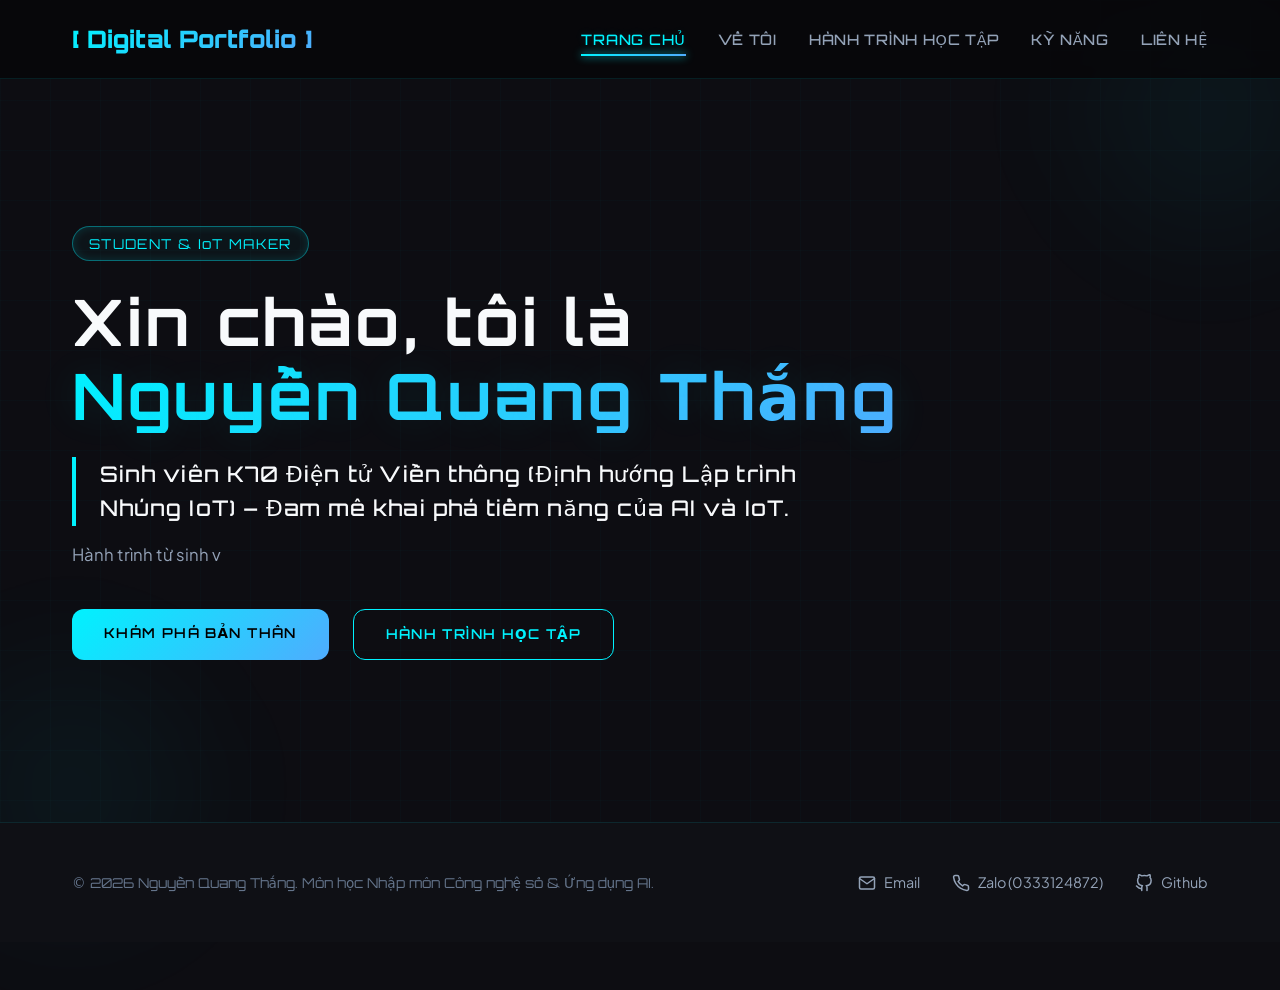
==== index.html @ 65fdec23 "Hoan thien portfolio 100%" ====
<!DOCTYPE html>
<html lang="vi">
<head>
    <meta charset="UTF-8">
    <meta name="viewport" content="width=device-width, initial-scale=1.0">
    <meta name="description" content="Trang chủ Digital Portfolio cá nhân của Nguyễn Quang Thắng - Sinh viên K70 Điện tử Viễn thông UET-VNU. Đam mê AI và IoT.">
    <title>Nguyễn Quang Thắng | Digital Portfolio</title>
    <link rel="icon" type="image/x-icon" href="assets/images/avatar.jpg">
    <!-- Open Graph / Facebook -->
    <meta property="og:type" content="website">
    <meta property="og:url" content="https://lionels-kayden.github.io/index.html">
    <meta property="og:title" content="Trang Chủ | Digital Portfolio | Nguyễn Quang Thắng">
    <meta property="og:description" content="Trang chủ Digital Portfolio cá nhân của Nguyễn Quang Thắng - Sinh viên K70 Điện tử Viễn thông UET-VNU. Đam mê AI và IoT.">
    <meta property="og:image" content="https://via.placeholder.com/1200x630/0f111a/00f2fe?text=Nguyen+Quang+Thang+Portfolio">
    <!-- CSS Style Link -->
    <link rel="stylesheet" href="css/style.css">
</head>
<body class="page-fade-in">
    <!-- Background Elements -->
    <div class="glow-orb orb-1"></div>
    <div class="glow-orb orb-2"></div>

    <!-- Header & Navigation -->
    <header class="header" id="header">
        <nav class="navbar" id="navbar">
            <a href="index.html" class="logo" id="logoLink">Digital Portfolio</a>
            
            <div class="hamburger" id="navToggleBtn" aria-label="Toggle Navigation Menu">
                <span></span>
                <span></span>
                <span></span>
            </div>

            <ul class="nav-menu" id="navMenu">
                <li><a href="index.html" class="nav-link" id="navHome">Trang chủ</a></li>
                <li><a href="about.html" class="nav-link" id="navAbout">Về tôi</a></li>
                <li><a href="journey.html" class="nav-link" id="navJourney">Hành trình học tập</a></li>
                <li><a href="skills.html" class="nav-link" id="navSkills">Kỹ năng</a></li>
                <li><a href="contact.html" class="nav-link" id="navContact">Liên hệ</a></li>
            </ul>
        </nav>
    </header>

    <!-- Main Container -->
    <main class="container">
        <!-- Hero Section -->
        <section class="hero-section" id="hero">
            <div class="hero-tag" id="heroTag">STUDENT & IoT MAKER</div>
            <h1 class="hero-title" id="heroTitle">Xin chào, tôi là<br><span data-text="Nguyễn Quang Thắng">Nguyễn Quang Thắng</span></h1>
            <h2 class="hero-subtitle" id="heroSubtitle">
                Sinh viên K70 Điện tử Viễn thông (Định hướng Lập trình Nhúng IoT) – Đam mê khai phá tiềm năng của AI và IoT.
            </h2>
            <p class="hero-desc typing-effect" id="heroDesc" data-text="Hành trình từ sinh viên bình thường đến người sáng tạo nội dung số bằng Trí tuệ Nhân tạo.">
                Hành trình từ sinh viên bình thường đến người sáng tạo nội dung số bằng Trí tuệ Nhân tạo.
            </p>
            <div class="hero-actions" id="heroActions">
                <a href="about.html" class="hero-btn" id="btnExplore">Khám Phá Bản Thân</a>
                <a href="journey.html" class="hero-btn outline" id="btnJourney">Hành Trình Học Tập</a>
            </div>
        </section>
    </main>

    <!-- Footer -->
    <footer class="footer" id="footer">
        <div class="footer-content" id="footerContent">
            <div class="footer-left" id="footerLeft">
                <p id="copyright">© 2026 Nguyễn Quang Thắng. Môn học Nhập môn Công nghệ số & Ứng dụng AI.</p>
            </div>
            <div class="footer-contacts" id="footerContacts">
                <a href="mailto:nguyenquangthang8827@gmail.com" class="contact-link" id="contactEmail">
                    <svg width="18" height="18" viewBox="0 0 24 24" fill="none" stroke="currentColor" stroke-width="2" stroke-linecap="round" stroke-linejoin="round">
                        <path d="M4 4h16c1.1 0 2 .9 2 2v12c0 1.1-.9 2-2 2H4c-1.1 0-2-.9-2-2V6c0-1.1.9-2 2-2z" />
                        <polyline points="22,6 12,13 2,6" />
                    </svg>
                    Email
                </a>
                <a href="tel:0333124872" class="contact-link" id="contactZalo">
                    <svg width="18" height="18" viewBox="0 0 24 24" fill="none" stroke="currentColor" stroke-width="2" stroke-linecap="round" stroke-linejoin="round">
                        <path d="M22 16.92v3a2 2 0 0 1-2.18 2 19.79 19.79 0 0 1-8.63-3.07 19.5 19.5 0 0 1-6-6 19.79 19.79 0 0 1-3.07-8.67A2 2 0 0 1 4.11 2h3a2 2 0 0 1 2 1.72 12.84 12.84 0 0 0 .7 2.81 2 2 0 0 1-.45 2.11L8.09 9.91a16 16 0 0 0 6 6l1.27-1.27a2 2 0 0 1 2.11-.45 12.84 12.84 0 0 0 2.81.7A2 2 0 0 1 22 16.92z" />
                    </svg>
                    Zalo (0333124872)
                </a>
                <a href="https://github.com/lionels-kayden" target="_blank" rel="noopener noreferrer" class="contact-link" id="contactGithub">
                    <svg width="18" height="18" viewBox="0 0 24 24" fill="none" stroke="currentColor" stroke-width="2" stroke-linecap="round" stroke-linejoin="round">
                        <path d="M9 19c-5 1.5-5-2.5-7-3m14 6v-3.87a3.37 3.37 0 0 0-.94-2.61c3.14-.35 6.44-1.54 6.44-7A5.44 5.44 0 0 0 20 4.77 5.07 5.07 0 0 0 19.91 1S18.73.65 16 2.48a13.38 13.38 0 0 0-7 0C6.27.65 5.09 1 5.09 1A5.07 5.07 0 0 0 5 4.77a5.44 5.44 0 0 0-1.5 3.78c0 5.42 3.3 6.61 6.44 7A3.37 3.37 0 0 0 9 18.13V22" />
                    </svg>
                    Github
                </a>
            </div>
        </div>
    </footer>

    <!-- Back to Top Button -->
    <button class="back-to-top" id="backToTop" title="Cuộn về đầu trang">&#8593;</button>

    <!-- Main JavaScript Link -->
    <script src="js/main.js"></script>
</body>
</html>
---- css/style.css ----
/* 
   ==========================================================================
   DIGITAL PORTFOLIO SYSTEM CSS - BY NGUYEN QUANG THANG (K70 UET-VNU)
   Style: Minimalist Cyberpunk Dark Mode (Refactored for 5-page layout)
   ========================================================================== 
*/

/* Google Fonts Import */
@import url('https://fonts.googleapis.com/css2?family=Orbitron:wght@400;500;700;900&family=Plus+Jakarta+Sans:wght@300;400;500;600;700;800&display=swap');

/* CSS Variables */
:root {
    --bg-base: #08080a;
    --bg-surface: #0f1015;
    --bg-card: #14161f;
    --bg-card-hover: #1b1e2a;
    
    --primary: #00f2fe;        /* Electric Neon Cyan */
    --secondary: #4facfe;      /* Deep Cyber Blue */
    --primary-glow: rgba(0, 242, 254, 0.15);
    --secondary-glow: rgba(79, 172, 254, 0.15);
    
    --border-dim: rgba(0, 242, 254, 0.1);
    --border-focus: rgba(0, 242, 254, 0.4);
    --border-glow: #00f2fe;

    --text-main: #f8fafc;
    --text-muted: #94a3b8;
    --text-dark: #64748b;
    
    --font-heading: 'Orbitron', system-ui, sans-serif;
    --font-body: 'Plus Jakarta Sans', system-ui, sans-serif;
    
    --transition-fast: 0.2s cubic-bezier(0.4, 0, 0.2, 1);
    --transition-smooth: 0.4s cubic-bezier(0.4, 0, 0.2, 1);
    --border-radius: 12px;
}

/* Base Styles */
* {
    margin: 0;
    padding: 0;
    box-sizing: border-box;
    scroll-behavior: smooth;
}

html, body {
    margin: 0;
    padding: 0;
    height: 100%;
}

body {
    background-color: #0d0d12;
    color: var(--text-main);
    font-family: var(--font-body);
    line-height: 1.6;
    overflow-x: hidden;
    position: relative;
    display: grid;
    grid-template-rows: auto 1fr auto;
    min-height: 100vh;
}

/* Background Cyber Grid Effect */
body::before {
    content: '';
    position: fixed;
    top: 0;
    left: 0;
    width: 100vw;
    height: 100vh;
    background-image: 
        linear-gradient(rgba(0, 242, 254, 0.02) 1px, transparent 1px),
        linear-gradient(90deg, rgba(0, 242, 254, 0.02) 1px, transparent 1px);
    background-size: 50px 50px;
    z-index: -2;
    pointer-events: none;
}

/* Accent Glow Orbs */
.glow-orb {
    position: fixed;
    width: 400px;
    height: 400px;
    border-radius: 50%;
    background: radial-gradient(circle, rgba(0, 242, 254, 0.05) 0%, transparent 70%);
    filter: blur(40px);
    z-index: -1;
    pointer-events: none;
}
.orb-1 { top: -10%; right: -10%; }
.orb-2 { bottom: -10%; left: -10%; }

/* Scrollbar */
::-webkit-scrollbar {
    width: 8px;
}
::-webkit-scrollbar-track {
    background: #0f111a;
}
::-webkit-scrollbar-thumb {
    background: #00f2fe;
    border-radius: 10px;
}
::-webkit-scrollbar-thumb:hover {
    background: #33f5ff;
    box-shadow: 0 0 15px rgba(0, 242, 254, 0.8);
}

/* Page Transition */
.page-fade-in {
    animation: fadeIn 0.5s ease-out forwards;
}
@keyframes fadeIn {
    from {
        opacity: 0;
        transform: translateY(10px);
    }
    to {
        opacity: 1;
        transform: translateY(0);
    }
}

/* Typography */
h1, h2, h3, h4, h5, h6 {
    font-family: var(--font-heading);
    letter-spacing: 0.05em;
    font-weight: 700;
}

a {
    color: inherit;
    text-decoration: none;
    transition: var(--transition-fast);
}

/* Header & Navbar */
.header {
    position: fixed;
    top: 0;
    left: 0;
    width: 100%;
    background: rgba(8, 8, 10, 0.85);
    backdrop-filter: blur(12px);
    -webkit-backdrop-filter: blur(12px);
    border-bottom: 1px solid var(--border-dim);
    z-index: 1000;
    transition: var(--transition-smooth);
}

.navbar {
    max-width: 1200px;
    margin: 0 auto;
    padding: 1.25rem 2rem;
    display: flex;
    justify-content: space-between;
    align-items: center;
}

.logo {
    font-family: var(--font-heading);
    font-size: 1.5rem;
    font-weight: 900;
    background: linear-gradient(135deg, var(--primary), var(--secondary));
    -webkit-background-clip: text;
    -webkit-text-fill-color: transparent;
    display: flex;
    align-items: center;
    gap: 0.5rem;
    position: relative;
}

.logo::after {
    content: ' ]';
    color: var(--primary);
}
.logo::before {
    content: '[ ';
    color: var(--primary);
}

.nav-menu {
    display: flex;
    gap: 2rem;
    list-style: none;
}

.nav-link {
    font-size: 0.9rem;
    font-weight: 500;
    color: var(--text-muted);
    position: relative;
    padding: 0.5rem 0;
    text-transform: uppercase;
    font-family: var(--font-heading);
    letter-spacing: 0.05em;
}

.nav-link:hover, .nav-link.active {
    color: var(--primary);
    text-shadow: 0 0 8px var(--primary-glow);
}

.nav-link::after {
    content: '';
    position: absolute;
    bottom: 0;
    left: 0;
    width: 0;
    height: 2px;
    background: linear-gradient(90deg, var(--primary), var(--secondary));
    transition: var(--transition-fast);
    box-shadow: 0 0 8px var(--primary);
}

.nav-link:hover::after, .nav-link.active::after {
    width: 100%;
}

/* Mobile Hamburger */
.hamburger {
    display: none;
    flex-direction: column;
    gap: 6px;
    cursor: pointer;
    background: none;
    border: none;
    padding: 5px;
    z-index: 1001;
}

.hamburger span {
    width: 25px;
    height: 2px;
    background-color: var(--text-main);
    transition: var(--transition-fast);
}

/* Common Container */
.container {
    max-width: 1200px;
    width: 100%;
    margin: 0 auto;
    padding: 8rem 2rem 4rem 2rem;
    flex: 1;
}

/* Hero Section */
.hero-section {
    min-height: 70vh;
    display: flex;
    flex-direction: column;
    justify-content: center;
    position: relative;
}

.hero-tag {
    display: inline-block;
    font-family: var(--font-heading);
    font-size: 0.85rem;
    color: var(--primary);
    border: 1px solid var(--border-focus);
    background: rgba(0, 242, 254, 0.03);
    padding: 0.35rem 1rem;
    border-radius: 50px;
    margin-bottom: 1.5rem;
    letter-spacing: 0.1em;
    width: fit-content;
    box-shadow: inset 0 0 10px var(--primary-glow);
}

.hero-title {
    font-size: clamp(2.2rem, 5.5vw, 4rem);
    line-height: 1.15;
    margin-bottom: 1.5rem;
}

.hero-title span {
    background: linear-gradient(135deg, var(--primary) 0%, var(--secondary) 100%);
    -webkit-background-clip: text;
    -webkit-text-fill-color: transparent;
    text-shadow: 0 0 40px rgba(0, 242, 254, 0.1);
    position: relative;
    display: inline-block;
}

/* Glitch Hover Effect for H1 span */
.hero-title:hover span::before,
.hero-title:hover span::after {
    content: attr(data-text);
    position: absolute;
    top: 0;
    left: 0;
    width: 100%;
    height: 100%;
    background: transparent;
    -webkit-text-fill-color: var(--text-main);
    pointer-events: none;
}

.hero-title:hover span::before {
    left: 2px;
    text-shadow: -2px 0 #ef4444;
    animation: glitch-anim-1 1s infinite linear alternate-reverse;
}

.hero-title:hover span::after {
    left: -2px;
    text-shadow: -2px 0 #00f2fe, 2px 2px #ef4444;
    animation: glitch-anim-2 1.5s infinite linear alternate-reverse;
}

@keyframes glitch-anim-1 {
    0% { clip-path: inset(20% 0 30% 0); }
    10% { clip-path: inset(60% 0 10% 0); }
    20% { clip-path: inset(40% 0 50% 0); }
    30% { clip-path: inset(80% 0 5% 0); }
    40% { clip-path: inset(10% 0 70% 0); }
    50% { clip-path: inset(50% 0 20% 0); }
    60% { clip-path: inset(30% 0 60% 0); }
    70% { clip-path: inset(70% 0 40% 0); }
    80% { clip-path: inset(90% 0 10% 0); }
    90% { clip-path: inset(15% 0 80% 0); }
    100% { clip-path: inset(45% 0 35% 0); }
}

@keyframes glitch-anim-2 {
    0% { clip-path: inset(40% 0 40% 0); }
    10% { clip-path: inset(10% 0 80% 0); }
    20% { clip-path: inset(70% 0 10% 0); }
    30% { clip-path: inset(30% 0 60% 0); }
    40% { clip-path: inset(90% 0 5% 0); }
    50% { clip-path: inset(20% 0 70% 0); }
    60% { clip-path: inset(80% 0 20% 0); }
    70% { clip-path: inset(50% 0 45% 0); }
    80% { clip-path: inset(5% 0 90% 0); }
    90% { clip-path: inset(65% 0 15% 0); }
    100% { clip-path: inset(35% 0 50% 0); }
}

.hero-subtitle {
    font-size: clamp(1.05rem, 2vw, 1.35rem);
    color: var(--text-main);
    font-weight: 500;
    max-width: 800px;
    margin-bottom: 1rem;
    border-left: 4px solid var(--primary);
    padding-left: 1.5rem;
}

.hero-desc {
    font-size: 1.05rem;
    color: var(--text-muted);
    max-width: 600px;
    margin-bottom: 2.5rem;
}

.hero-actions {
    display: flex;
    gap: 1.5rem;
    flex-wrap: wrap;
}

.hero-btn {
    display: inline-block;
    padding: 0.85rem 2rem;
    font-family: var(--font-heading);
    font-weight: 600;
    font-size: 0.85rem;
    text-transform: uppercase;
    letter-spacing: 0.1em;
    background: linear-gradient(135deg, var(--primary), var(--secondary));
    color: #000;
    border-radius: var(--border-radius);
    position: relative;
    overflow: hidden;
    z-index: 1;
    transition: var(--transition-fast);
    cursor: pointer;
    text-align: center;
}

.hero-btn:hover {
    transform: translateY(-2px);
    box-shadow: 0 0 25px var(--primary);
}

.hero-btn.outline {
    background: transparent;
    color: var(--primary);
    border: 1px solid var(--primary);
}

.hero-btn.outline:hover {
    background: rgba(0, 242, 254, 0.05);
    box-shadow: 0 0 15px var(--primary-glow);
}

/* About Page Styles */
.about-header {
    margin-bottom: 4rem;
}

.section-number {
    font-family: var(--font-heading);
    color: var(--primary);
    font-size: 1rem;
    margin-right: 0.5rem;
}

.section-title {
    font-size: 2rem;
    display: inline-block;
    position: relative;
}

.section-title::after {
    content: '';
    position: absolute;
    width: 80px;
    height: 2px;
    background: var(--primary);
    bottom: -10px;
    left: 0;
    box-shadow: 0 0 8px var(--primary);
}

.about-layout {
    display: grid;
    grid-template-columns: 1fr 1.5fr;
    gap: 4rem;
    align-items: start;
}

.avatar-wrapper {
    position: relative;
    width: 280px;
    height: 280px;
    border-radius: var(--border-radius);
    background: var(--bg-card);
    border: 1px solid var(--border-focus);
    padding: 10px;
    box-shadow: 0 0 20px rgba(0, 0, 0, 0.4);
    display: flex;
    align-items: center;
    justify-content: center;
    margin: 0 auto;
    transform-style: preserve-3d;
}

.avatar-wrapper::before {
    content: '';
    position: absolute;
    top: -5px;
    left: -5px;
    right: -5px;
    bottom: -5px;
    border: 1px solid var(--primary);
    border-radius: calc(var(--border-radius) + 5px);
    z-index: -1;
    opacity: 0.5;
    animation: pulseGlow 3s infinite alternate;
}

.avatar-frame {
    width: 100%;
    height: 100%;
    border-radius: calc(var(--border-radius) - 4px);
    overflow: hidden;
    position: relative;
    background: linear-gradient(135deg, #10121a, #07080c);
    display: flex;
    flex-direction: column;
    justify-content: center;
    align-items: center;
    text-align: center;
    border: 1px dashed rgba(0, 242, 254, 0.2);
    transform: translateZ(20px);
    transform-style: preserve-3d;
}

/* Glare overlay for 3D Tilt */
.glare-effect {
    position: absolute;
    top: 0;
    left: 0;
    width: 100%;
    height: 100%;
    pointer-events: none;
    border-radius: inherit;
    z-index: 10;
    transition: background 0.15s ease;
}

.avatar-frame svg {
    color: var(--primary);
    margin-bottom: 1rem;
    filter: drop-shadow(0 0 8px var(--primary-glow));
}

.avatar-placeholder-text {
    font-family: var(--font-heading);
    font-size: 0.8rem;
    color: var(--text-dark);
    text-transform: uppercase;
}

.about-content h3 {
    font-size: 1.5rem;
    color: var(--primary);
    margin-bottom: 1rem;
    margin-top: 2rem;
    font-family: var(--font-heading);
}

.about-content h3:first-of-type {
    margin-top: 0;
}

.about-content p {
    font-size: 1.05rem;
    color: var(--text-muted);
    margin-bottom: 1.25rem;
    text-align: justify;
}

.about-meta {
    display: grid;
    grid-template-columns: repeat(2, 1fr);
    gap: 1.5rem;
    margin-top: 2rem;
}

.meta-item {
    border-left: 2px solid var(--primary);
    padding-left: 1rem;
}

.meta-label {
    font-size: 0.75rem;
    text-transform: uppercase;
    color: var(--text-dark);
    font-family: var(--font-heading);
}

.meta-val {
    font-size: 1rem;
    font-weight: 600;
    color: var(--text-main);
}

/* Journey Page Styles */
.journey-header {
    text-align: center;
    max-width: 800px;
    margin: 0 auto 4rem auto;
}

.journey-subtitle {
    color: var(--text-muted);
    font-size: 1.1rem;
    margin-top: 1rem;
}

.topics-grid {
    display: grid;
    grid-template-columns: 1fr;
    gap: 3rem;
    max-width: 800px;
    margin: 0 auto;
}

.topic-card {
    background: var(--bg-card);
    border: 1px solid var(--border-dim);
    border-radius: var(--border-radius);
    padding: 3rem;
    position: relative;
    overflow: hidden;
    transition: var(--transition-smooth);
}

.topic-card::after {
    content: '';
    position: absolute;
    top: 0;
    right: 0;
    width: 150px;
    height: 150px;
    background: radial-gradient(circle, rgba(0, 242, 254, 0.05) 0%, transparent 70%);
    pointer-events: none;
}

.topic-card:hover {
    transform: translateY(-5px);
    border-color: var(--border-focus);
    box-shadow: 0 15px 35px -10px var(--primary-glow);
}

.topic-badge {
    display: inline-block;
    font-family: var(--font-heading);
    font-size: 0.75rem;
    color: var(--secondary);
    border: 1px solid rgba(79, 172, 254, 0.2);
    background: rgba(79, 172, 254, 0.05);
    padding: 0.3rem 1rem;
    border-radius: 50px;
    margin-bottom: 1.5rem;
    text-transform: uppercase;
}

.topic-title {
    font-size: 1.75rem;
    margin-bottom: 1rem;
    color: var(--text-main);
}

.topic-desc {
    font-size: 1.05rem;
    color: var(--text-muted);
    margin-bottom: 2rem;
    line-height: 1.7;
}

.topic-btn {
    display: inline-flex;
    align-items: center;
    gap: 0.75rem;
    padding: 0.85rem 2rem;
    background: linear-gradient(135deg, var(--primary), var(--secondary));
    color: #000;
    font-family: var(--font-heading);
    font-size: 0.85rem;
    font-weight: 700;
    text-transform: uppercase;
    border-radius: var(--border-radius);
    transition: var(--transition-fast);
}

.topic-btn:hover {
    box-shadow: 0 0 20px var(--primary);
    transform: scale(1.02);
}

.topic-btn svg {
    transition: var(--transition-fast);
}

.topic-btn:hover svg {
    transform: translateX(5px);
}

/* Skills Page Styles */
.skills-grid {
    display: grid;
    grid-template-columns: repeat(auto-fit, minmax(320px, 1fr));
    gap: 2rem;
    margin-top: 4rem;
}

.skill-card {
    background: var(--bg-card);
    border: 1px solid var(--border-dim);
    border-radius: var(--border-radius);
    padding: 2.5rem 2rem;
    position: relative;
    overflow: hidden;
    transition: var(--transition-smooth);
}

.skill-card::before {
    content: '';
    position: absolute;
    top: 0;
    left: 0;
    width: 4px;
    height: 100%;
    background: linear-gradient(to bottom, var(--primary), var(--secondary));
    opacity: 0;
    transition: var(--transition-fast);
}

.skill-card:hover {
    transform: translateY(-5px);
    background: var(--bg-card-hover);
    border-color: var(--border-focus);
    box-shadow: 0 10px 30px -15px var(--primary-glow);
}

.skill-card:hover::before {
    opacity: 1;
}

.skill-icon {
    font-size: 2rem;
    color: var(--primary);
    margin-bottom: 1.5rem;
    display: inline-block;
}

.skill-icon svg {
    filter: drop-shadow(0 0 6px var(--primary-glow));
}

.skill-title {
    font-size: 1.25rem;
    margin-bottom: 1.25rem;
    color: var(--text-main);
    font-family: var(--font-heading);
}

.skill-list {
    list-style: none;
}

.skill-list li {
    font-size: 0.95rem;
    color: var(--text-muted);
    margin-bottom: 0.75rem;
    display: flex;
    align-items: center;
    gap: 0.75rem;
}

.skill-list li::before {
    content: '▶';
    color: var(--primary);
    font-size: 0.65rem;
    text-shadow: 0 0 5px var(--primary);
}

/* Contact Page Styles */
.contact-layout {
    display: grid;
    grid-template-columns: 1fr 1.2fr;
    gap: 4rem;
    margin-top: 4rem;
    align-items: start;
}

.contact-info h3 {
    font-size: 1.5rem;
    color: var(--primary);
    margin-bottom: 1.5rem;
    font-family: var(--font-heading);
}

.contact-info p {
    font-size: 1.05rem;
    color: var(--text-muted);
    margin-bottom: 2rem;
}

.contact-channels {
    display: flex;
    flex-direction: column;
    gap: 1.5rem;
}

.channel-card {
    background: var(--bg-card);
    border: 1px solid var(--border-dim);
    border-radius: var(--border-radius);
    padding: 1.25rem 1.5rem;
    display: flex;
    align-items: center;
    gap: 1.25rem;
    transition: var(--transition-smooth);
}

.channel-card:hover {
    border-color: var(--border-focus);
    background: var(--bg-card-hover);
    transform: translateX(5px);
    box-shadow: 0 5px 15px rgba(0, 242, 254, 0.05);
}

.channel-icon {
    width: 45px;
    height: 45px;
    border-radius: 50%;
    background: rgba(0, 242, 254, 0.05);
    display: flex;
    align-items: center;
    justify-content: center;
    color: var(--primary);
    border: 1px solid rgba(0, 242, 254, 0.1);
}

.channel-details .channel-label {
    font-size: 0.75rem;
    text-transform: uppercase;
    color: var(--text-dark);
    font-family: var(--font-heading);
}

.channel-details .channel-val {
    font-size: 1rem;
    font-weight: 600;
    color: var(--text-main);
}

/* Contact Form */
.contact-form-container {
    background: var(--bg-surface);
    border: 1px solid var(--border-dim);
    border-radius: var(--border-radius);
    padding: 3rem;
    box-shadow: 0 15px 30px rgba(0,0,0,0.3);
}

.form-group {
    margin-bottom: 1.5rem;
}

.form-label {
    display: block;
    font-family: var(--font-heading);
    font-size: 0.8rem;
    color: var(--text-muted);
    margin-bottom: 0.5rem;
    text-transform: uppercase;
    letter-spacing: 0.05em;
}

.form-input {
    width: 100%;
    background: var(--bg-base);
    border: 1px solid var(--border-dim);
    border-radius: 8px;
    padding: 0.85rem 1rem;
    color: var(--text-main);
    font-family: var(--font-body);
    font-size: 0.95rem;
    transition: var(--transition-fast);
}

.form-input:focus {
    outline: none;
    border-color: var(--primary);
    box-shadow: 0 0 10px var(--primary-glow);
}

textarea.form-input {
    resize: vertical;
    min-height: 120px;
}

.btn-submit {
    width: 100%;
    padding: 0.9rem;
    border: none;
    background: linear-gradient(135deg, var(--primary), var(--secondary));
    color: #000;
    font-family: var(--font-heading);
    font-weight: 700;
    font-size: 0.85rem;
    text-transform: uppercase;
    letter-spacing: 0.1em;
    border-radius: 8px;
    cursor: pointer;
    transition: var(--transition-fast);
}

.btn-submit:hover {
    box-shadow: 0 0 20px var(--primary);
    transform: translateY(-2px);
}

/* ==========================================================================
   CNS PAGE & ARTICLE SUB-PAGE STYLES (NEWLY ADDED)
   ========================================================================== */

/* Contrast Light-Gray Hero Section */
.hero-light-gray {
    background-color: #f1f5f9;
    border-radius: var(--border-radius);
    padding: 4rem 3rem;
    margin-bottom: 4rem;
    border: 1px solid #e2e8f0;
    box-shadow: 0 10px 15px -3px rgba(0, 0, 0, 0.1);
    color: #0f172a;
}

/* Glassmorphism Hero Section */
.hero-glass {
    background: rgba(0, 242, 254, 0.05);
    backdrop-filter: blur(16px);
    -webkit-backdrop-filter: blur(16px);
    border: 1px solid rgba(0, 242, 254, 0.25);
    border-radius: 16px;
    box-shadow: 0 8px 32px 0 rgba(0, 0, 0, 0.5), inset 0 0 15px rgba(0, 242, 254, 0.05);
    padding: 4.5rem 3.5rem;
    margin-bottom: 4rem;
    color: var(--text-main);
    position: relative;
    overflow: hidden;
}

.hero-glass h1 {
    color: #ffffff;
    font-weight: 800;
    font-size: clamp(2.2rem, 4.5vw, 3.2rem);
    margin-bottom: 1.25rem;
    text-shadow: 
        0 0 10px rgba(0, 242, 254, 0.8),
        0 0 20px rgba(0, 242, 254, 0.5),
        0 0 40px rgba(0, 242, 254, 0.3),
        0 0 80px rgba(0, 242, 254, 0.1);
}

.hero-glass p {
    color: var(--text-muted);
    font-size: 1.1rem;
    margin: 0;
    line-height: 1.7;
    letter-spacing: 0.02em;
}

.cns-badge-wrapper {
    margin-bottom: 1.25rem;
}

.cns-badge {
    display: inline-block;
    background: rgba(0, 242, 254, 0.1);
    color: #00f2fe;
    text-transform: uppercase;
    font-weight: 600;
    font-size: 0.8rem;
    padding: 6px 16px;
    border-radius: 50px;
    border: 1px solid rgba(0, 242, 254, 0.5);
    letter-spacing: 0.08em;
    box-shadow: 0 0 10px rgba(0, 242, 254, 0.15);
}

.hero-light-gray h1 {
    color: #0f172a;
    font-size: clamp(2rem, 4vw, 2.75rem);
    margin-bottom: 0.5rem;
}

.hero-light-gray .subtitle {
    color: #0891b2; /* Cyan dark enough for light-gray contrast */
    font-family: var(--font-heading);
    font-weight: 700;
    font-size: 1.1rem;
    text-transform: uppercase;
    letter-spacing: 0.05em;
    margin-bottom: 1rem;
}

.hero-light-gray p {
    color: #334155;
    font-size: 1.05rem;
}

.hero-light-gray hr {
    border: 0;
    height: 1px;
    background-color: #cbd5e1;
    margin: 1.5rem 0;
}

.hero-light-gray.center {
    text-align: center;
}

/* Lesson Hero Section (Cyber Minimalist - Transparent Background) */
.lesson-hero {
    background: transparent;
    padding: 2.5rem 1rem;
    margin-bottom: 0;
    text-align: center;
    border: none;
    box-shadow: none;
}

.lesson-hero h1 {
    color: #ffffff;
    font-weight: 700;
    font-size: clamp(1.8rem, 4vw, 2.5rem);
    margin-bottom: 0.75rem;
    text-shadow: 0 0 10px rgba(255, 255, 255, 0.2);
    letter-spacing: 0.02em;
}

.lesson-hero .subtitle {
    color: #00f2fe;
    font-family: var(--font-heading);
    font-weight: 600;
    font-size: 0.8rem;
    text-transform: uppercase;
    letter-spacing: 0.15em;
    margin-bottom: 0.75rem;
}

.lesson-hero p {
    color: #a0a0bc;
    font-size: 0.95rem;
    font-style: italic;
    letter-spacing: 0.02em;
}

/* Custom Neon Separator Divider */
.neon-divider {
    width: 70%;
    height: 1px;
    background: linear-gradient(90deg, transparent, #00f2fe 20%, #00f2fe 80%, transparent);
    margin: 0.5rem auto 3.5rem auto;
    box-shadow: 0 4px 15px rgba(0, 242, 254, 0.3);
}

/* Grid Layout for CNS Tasks list (3-column) */
.rubric-grid {
    display: grid;
    grid-template-columns: repeat(3, 1fr);
    gap: 2rem;
    margin-bottom: 5rem;
}

/* Special High-contrast Border Card (e.g. Task 7A) */
.cyber-card {
    background: #151821;
    border: 1px solid rgba(0, 242, 254, 0.2);
    border-radius: 12px;
    padding: 2.5rem 2rem;
    display: flex;
    flex-direction: column;
    justify-content: space-between;
    min-height: 320px;
    transition: var(--transition-smooth);
    position: relative;
    overflow: hidden;
    cursor: pointer;
}

.cyber-card::after {
    content: '';
    position: absolute;
    top: 0;
    right: 0;
    width: 150px;
    height: 150px;
    background: radial-gradient(circle, rgba(0, 242, 254, 0.04) 0%, transparent 70%);
    pointer-events: none;
}

.cyber-card:hover {
    transform: translateY(-5px);
    border-color: var(--primary);
    background: #1c202d;
    box-shadow: 0 10px 30px -10px var(--primary-glow), 0 0 20px rgba(0, 242, 254, 0.2);
}

.cyber-card.special-cns-card {
    border: 2px solid #2563eb;
    box-shadow: 0 0 15px rgba(37, 99, 235, 0.25);
}

.cyber-card.special-cns-card:hover {
    border-color: #3b82f6;
    box-shadow: 0 0 25px rgba(59, 130, 246, 0.4), 0 0 20px rgba(59, 130, 246, 0.2);
}

.cyber-card .time-text {
    font-size: 0.8rem;
    color: var(--text-dark);
    margin-bottom: 0.75rem;
    display: block;
}

/* Lesson card tags & buttons */
.task-tag {
    display: inline-block;
    font-family: var(--font-heading);
    font-size: 0.75rem;
    color: var(--primary);
    border: 1px solid rgba(0, 242, 254, 0.2);
    background: rgba(0, 242, 254, 0.05);
    padding: 0.25rem 0.75rem;
    border-radius: 50px;
    margin-bottom: 1rem;
    text-transform: uppercase;
    letter-spacing: 0.05em;
    width: fit-content;
}

.special-cns-card .task-tag {
    background: rgba(37, 99, 235, 0.1);
    color: #3b82f6;
    border-color: rgba(37, 99, 235, 0.2);
}

.btn-proof {
    display: inline-block;
    padding: 0.6rem 1.25rem;
    font-family: var(--font-heading);
    font-size: 0.8rem;
    font-weight: 600;
    text-transform: uppercase;
    letter-spacing: 0.05em;
    color: var(--primary);
    border: 1px solid var(--primary);
    border-radius: 6px;
    background: transparent;
    transition: var(--transition-fast);
    text-align: center;
    margin-top: 1.5rem;
    width: fit-content;
}

.cyber-card:hover .btn-proof {
    background: var(--primary);
    color: #000;
    box-shadow: 0 0 15px var(--primary);
}

.special-cns-card .btn-proof {
    color: #3b82f6;
    border-color: #2563eb;
}

.cyber-card.special-cns-card:hover .btn-proof {
    background: #2563eb;
    color: #fff;
    border-color: #2563eb;
    box-shadow: 0 0 15px rgba(37, 99, 235, 0.5);
}

/* Make entire card clickable */
.cyber-card .btn-proof::after {
    content: '';
    position: absolute;
    top: 0;
    left: 0;
    right: 0;
    bottom: 0;
    z-index: 2;
}

/* Admin Upload Zone Styling */
.admin-upload-zone {
    background: rgba(20, 22, 31, 0.6);
    border: 2px dashed var(--primary);
    border-radius: 12px;
    padding: 40px 30px;
    text-align: center;
    transition: var(--transition-smooth);
    display: flex;
    flex-direction: column;
    align-items: center;
    justify-content: center;
    gap: 1.25rem;
    box-shadow: inset 0 0 15px rgba(0, 242, 254, 0.03);
    margin-bottom: 1rem;
}

.admin-upload-zone:hover {
    border-color: var(--secondary);
    box-shadow: inset 0 0 20px rgba(0, 242, 254, 0.05), 0 0 15px rgba(0, 242, 254, 0.1);
}

.admin-upload-zone svg {
    color: var(--primary);
    filter: drop-shadow(0 0 8px var(--primary-glow));
    transition: var(--transition-fast);
}

.admin-upload-zone:hover svg {
    transform: translateY(-3px);
    color: var(--secondary);
    filter: drop-shadow(0 0 8px var(--secondary-glow));
}

.admin-upload-text {
    font-size: 0.95rem;
    color: var(--text-muted);
    max-width: 500px;
    line-height: 1.5;
}

.admin-upload-text strong {
    color: var(--text-main);
}

.btn-upload-mock {
    display: inline-block;
    padding: 0.65rem 1.75rem;
    font-family: var(--font-heading);
    font-weight: 600;
    font-size: 0.75rem;
    text-transform: uppercase;
    letter-spacing: 0.05em;
    background: rgba(0, 242, 254, 0.05);
    color: var(--primary);
    border: 1px solid var(--primary);
    border-radius: 6px;
    cursor: pointer;
    transition: var(--transition-fast);
}

.btn-upload-mock:hover {
    background: var(--primary);
    color: #000;
    box-shadow: 0 0 15px var(--primary);
}

/* Reflection Cards Grid */
.reflection-grid {
    display: grid;
    grid-template-columns: 1fr;
    gap: 1.25rem;
}

.reflection-item-card {
    background: rgba(255, 255, 255, 0.02);
    border: 1px solid var(--border-dim);
    border-radius: 8px;
    padding: 1.5rem;
    transition: var(--transition-smooth);
}

.reflection-item-card:hover {
    background: rgba(255, 255, 255, 0.04);
    border-color: var(--border-focus);
    box-shadow: 0 5px 15px rgba(0, 242, 254, 0.05);
}

.reflection-item-card h4 {
    font-size: 1rem;
    color: var(--primary);
    margin-bottom: 0.75rem;
    font-family: var(--font-heading);
    letter-spacing: 0.05em;
    display: flex;
    align-items: center;
    gap: 0.5rem;
}

.reflection-item-card p {
    font-size: 0.95rem;
    color: var(--text-muted);
    line-height: 1.6;
    margin: 0;
}

/* Narrow article container layout */
.article-container {
    max-width: 800px;
    margin: 0 auto;
}

.article-section {
    margin-bottom: 3.5rem;
}

.article-section h3 {
    font-size: 1.5rem;
    color: var(--primary);
    margin-bottom: 1.25rem;
    font-family: var(--font-heading);
    border-bottom: 1px solid var(--border-dim);
    padding-bottom: 0.5rem;
}

.article-section p {
    font-size: 1.05rem;
    color: var(--text-muted);
    margin-bottom: 1rem;
}

.article-section ul {
    list-style: none;
    margin-left: 0.5rem;
    margin-bottom: 1.5rem;
}

.article-section ul li {
    font-size: 1.05rem;
    color: var(--text-muted);
    padding: 0.75rem 0;
    border-bottom: 1px dashed rgba(0, 242, 254, 0.1);
    display: flex;
    align-items: center;
    gap: 0.75rem;
}

.article-section ul li::before {
    content: '▫';
    color: var(--primary);
    font-weight: bold;
}

.article-section ul li:last-child {
    border-bottom: none;
}

/* Placeholder for assignments */
.placeholder-box {
    background: rgba(8, 8, 10, 0.5);
    border: 1px dashed rgba(0, 242, 254, 0.15);
    border-radius: var(--border-radius);
    padding: 3.5rem 2rem;
    text-align: center;
    color: var(--text-dark);
    font-style: italic;
    font-size: 0.95rem;
}

/* Reflection Box styling */
.reflection-box {
    background: rgba(255, 255, 255, 0.02);
    border: 1px solid var(--border-dim);
    border-radius: var(--border-radius);
    padding: 2rem;
}

.reflection-box p {
    margin-bottom: 1.25rem;
    font-size: 1.05rem;
    color: var(--text-muted);
    line-height: 1.6;
}

.reflection-box p:last-child {
    margin-bottom: 0;
}

.reflection-box p strong {
    color: var(--primary);
    font-family: var(--font-heading);
    font-size: 0.95rem;
    letter-spacing: 0.05em;
    display: inline-block;
    margin-right: 0.25rem;
}

/* ==========================================================================
   COMMON STYLES CONTINUED
   ========================================================================== */

/* Footer */
footer {
    border-top: 1px solid var(--border-dim);
    background: var(--bg-surface);
    padding: 3rem 0;
    margin-top: auto;
}

.footer-content {
    max-width: 1200px;
    margin: 0 auto;
    padding: 0 2rem;
    display: flex;
    justify-content: space-between;
    align-items: center;
    flex-wrap: wrap;
    gap: 2rem;
}

.footer-left p {
    font-family: var(--font-heading);
    font-size: 0.85rem;
    color: var(--text-dark);
}

.footer-contacts {
    display: flex;
    gap: 2rem;
}

.contact-link {
    display: flex;
    align-items: center;
    gap: 0.5rem;
    font-size: 0.9rem;
    color: var(--text-muted);
}

.contact-link:hover {
    color: var(--primary);
    text-shadow: 0 0 8px var(--primary-glow);
}

/* Back to Top Button */
.back-to-top, #backToTop {
    position: fixed;
    bottom: 20px;
    right: 20px;
    background: rgba(15, 16, 21, 0.5);
    backdrop-filter: blur(8px);
    -webkit-backdrop-filter: blur(8px);
    border: 1px solid var(--primary);
    color: var(--primary);
    width: 45px;
    height: 45px;
    border-radius: 50%;
    display: flex;
    align-items: center;
    justify-content: center;
    cursor: pointer;
    z-index: 999;
    opacity: 0;
    pointer-events: none;
    transform: translateY(20px);
    transition: opacity 0.4s cubic-bezier(0.4, 0, 0.2, 1), transform 0.4s cubic-bezier(0.4, 0, 0.2, 1), background-color var(--transition-fast), color var(--transition-fast), box-shadow var(--transition-fast);
    box-shadow: 0 0 10px var(--primary-glow);
    font-size: 1.2rem;
}

.back-to-top.show, #backToTop.show {
    opacity: 1;
    pointer-events: all;
    transform: translateY(0);
}

.back-to-top:hover, #backToTop:hover {
    background: var(--primary);
    color: #000;
    box-shadow: 0 0 20px var(--primary);
}

/* Animations */
@keyframes pulseGlow {
    0% {
        box-shadow: 0 0 5px var(--primary-glow);
        border-color: rgba(0, 242, 254, 0.3);
    }
    100% {
        box-shadow: 0 0 25px var(--primary);
        border-color: var(--primary);
    }
}

/* Responsive Breakpoints */
@media (max-width: 1024px) {
    .contact-layout {
        grid-template-columns: 1fr;
        gap: 3rem;
    }
    .rubric-grid {
        grid-template-columns: repeat(2, 1fr);
    }
}

@media (max-width: 768px) {
    .navbar {
        padding: 1.25rem;
    }
    .hamburger {
        display: flex;
    }
    .nav-menu {
        position: fixed;
        top: 70px;
        right: -100%;
        width: 50%;
        height: calc(100vh - 70px);
        background: rgba(8, 8, 10, 0.9);
        backdrop-filter: blur(20px);
        -webkit-backdrop-filter: blur(20px);
        flex-direction: column;
        align-items: center;
        justify-content: center;
        gap: 2.5rem;
        transition: var(--transition-smooth);
        border-left: 1px solid var(--border-dim);
    }
    .nav-menu.active {
        right: 0;
    }
    .about-layout {
        grid-template-columns: 1fr;
        gap: 3rem;
    }
    .contact-form-container {
        padding: 2rem 1.5rem;
    }
    .rubric-grid {
        grid-template-columns: 1fr;
    }
    .footer-content {
        flex-direction: column;
        text-align: center;
    }
    .footer-contacts {
        flex-direction: column;
        gap: 1rem;
    }
}

/* ==========================================================================
   CYBER GRID, CYBER ITEM, FILE PREVIEW CARD & PDF MODAL STYLES (NEW)
   ========================================================================== */

/* Grid Layout for Learned Section */
.cyber-grid {
    display: grid;
    grid-template-columns: 1fr;
    gap: 1.25rem;
    margin-bottom: 2rem;
}

.cyber-item {
    background: rgba(21, 24, 37, 0.4);
    backdrop-filter: blur(10px);
    -webkit-backdrop-filter: blur(10px);
    border: 1px solid rgba(255, 255, 255, 0.03);
    border-left: 4px solid var(--primary);
    border-radius: 8px;
    padding: 1.25rem 1.5rem;
    transition: all var(--transition-smooth) ease;
}

.cyber-item:hover {
    transform: translateY(-3px);
    background: rgba(21, 24, 37, 0.8);
    border-color: rgba(255, 255, 255, 0.08);
    border-left-color: var(--primary);
    box-shadow: 0 5px 20px rgba(0, 242, 254, 0.1), -5px 0 15px rgba(0, 242, 254, 0.15);
}

.cyber-item-title {
    color: var(--primary);
    font-family: var(--font-heading);
    font-weight: 700;
    font-size: 1.05rem;
    margin-top: 0;
    margin-bottom: 0.5rem;
    display: block;
}

.cyber-item-desc {
    color: var(--text-muted);
    font-size: 0.95rem;
    line-height: 1.6;
    margin: 0;
}

/* File Preview Card Styling */
.file-preview-card {
    background: rgba(21, 24, 37, 0.4);
    border: 1px solid var(--border-dim);
    border-radius: 12px;
    padding: 1rem;
    cursor: pointer;
    transition: all var(--transition-smooth) ease;
    display: flex;
    flex-direction: column;
    gap: 0.75rem;
    max-width: 320px;
    margin: 0 auto;
}

.file-preview-card:hover {
    border-color: var(--primary);
    transform: translateY(-4px);
    box-shadow: 0 12px 24px -10px var(--primary-glow), 0 0 15px rgba(0, 242, 254, 0.1);
}

/* Special theme for Bai 7A card hover */
.file-preview-card.special-preview-card:hover {
    border-color: #2563eb;
    box-shadow: 0 12px 24px -10px rgba(37, 99, 235, 0.3), 0 0 15px rgba(37, 99, 235, 0.15);
}

.file-thumbnail {
    position: relative;
    width: 100%;
    aspect-ratio: 4 / 3;
    border-radius: 8px;
    overflow: hidden;
    background: #0f111a;
    border: 1px solid rgba(255, 255, 255, 0.05);
}

.file-thumbnail img {
    width: 100%;
    height: 100%;
    object-fit: cover;
    transition: transform var(--transition-smooth) ease;
}

.file-overlay {
    position: absolute;
    inset: 0;
    background: rgba(15, 17, 26, 0.8);
    display: flex;
    align-items: center;
    justify-content: center;
    opacity: 0;
    transition: opacity var(--transition-fast) ease;
}

.file-overlay svg {
    color: var(--primary);
    filter: drop-shadow(0 0 8px var(--primary-glow));
    transform: scale(0.8);
    transition: all var(--transition-smooth) ease;
}

/* Special theme icon for Bai 7A */
.file-preview-card.special-preview-card .file-overlay svg {
    color: #3b82f6;
    filter: drop-shadow(0 0 8px rgba(37, 99, 235, 0.5));
}

.file-preview-card:hover .file-thumbnail img {
    transform: scale(1.05);
}

.file-preview-card:hover .file-overlay {
    opacity: 1;
}

.file-preview-card:hover .file-overlay svg {
    transform: scale(1);
}

.file-info {
    text-align: center;
    padding: 0.25rem 0;
}

.file-action {
    font-family: var(--font-heading);
    font-size: 0.85rem;
    font-weight: 600;
    color: var(--text-muted);
    transition: color var(--transition-fast) ease;
    letter-spacing: 0.05em;
    text-transform: uppercase;
}

.file-preview-card:hover .file-action {
    color: var(--primary);
}

.file-preview-card.special-preview-card:hover .file-action {
    color: #3b82f6;
}

/* PDF Modal UI */
.pdf-modal {
    display: none; /* Ẩn mặc định, sẽ được JS điều khiển thành flex */
    position: absolute; /* Sử dụng absolute để định vị so với document */
    z-index: 9999;
    left: 0;
    top: 0;
    width: 100%;
    height: 100%;
    background-color: rgba(0, 0, 0, 0); /* Nền trong suốt ban đầu */
    backdrop-filter: blur(0px); /* Chưa mờ ban đầu */
    justify-content: center;
    align-items: center;
    transition: background-color 0.4s ease, backdrop-filter 0.4s ease; /* Hiệu ứng nền mờ dần */
}

/* Class active khi modal mở */
.pdf-modal.open {
    background-color: rgba(0, 0, 0, 0.85);
    backdrop-filter: blur(10px);
}

.modal-content {
    position: absolute; /* Sử dụng absolute để định vị động bằng JS */
    width: 85%;
    height: 85vh;
    background: #0f111a;
    border: 2px solid #00f2fe;
    border-radius: 12px;
    box-shadow: 0 0 30px rgba(0, 242, 254, 0.5);
    
    /* Thiết lập trạng thái ban đầu để animation */
    /* translate(-50%, -50%) scale(0) kết hợp với vị trí left/top do JS đặt sẽ đảm bảo nó mở ra từ trung tâm điểm click */
    transform: translate(-50%, -50%) scale(0);
    opacity: 0; /* Trong suốt */
    
    /* transform-origin: center cho CSS mở modal ra từ trung tâm.
       translate(-50%, -50%) trong CSS sẽ đảm bảo modal mở ra từ điểm click ra ngoài. */
    
    transition: transform 0.4s cubic-bezier(0.165, 0.84, 0.44, 1), opacity 0.4s ease; /* Hiệu ứng phóng to mượt mà */
}

/* Class active cho nội dung modal khi mở */
.pdf-modal.open .modal-content {
    transform: translate(-50%, -50%) scale(1); /* Phóng to về kích thước thật */
    opacity: 1; /* Hiện rõ */
}

/* Style nút close cũ, điều chỉnh vị trí relative so với cha */
.close-btn { position: absolute; top: -15px; right: -15px; background: #00f2fe; color: #000; width: 35px; height: 35px; border-radius: 50%; text-align: center; line-height: 35px; font-size: 24px; font-weight: bold; cursor: pointer; z-index: 10; }
.close-btn:hover { background: #fff; }

/* Custom helper styles for file-preview-card when using direct direct onclick and simplified HTML */
.file-preview-card img {
    width: 100%;
    aspect-ratio: 4 / 3;
    object-fit: cover;
    border-radius: 8px;
    border: 1px solid rgba(255, 255, 255, 0.05);
    transition: transform var(--transition-smooth) ease;
}
.file-preview-card:hover img {
    transform: scale(1.05);
}
.file-preview-card p {
    text-align: center;
    font-family: var(--font-heading);
    font-size: 0.85rem;
    font-weight: 600;
    color: var(--text-muted);
    transition: color var(--transition-fast) ease;
    letter-spacing: 0.05em;
    text-transform: uppercase;
    margin: 0.25rem 0 0 0;
}
.file-preview-card:hover p {
    color: var(--primary);
}
.file-preview-card.special-preview-card:hover p {
    color: #3b82f6;
}
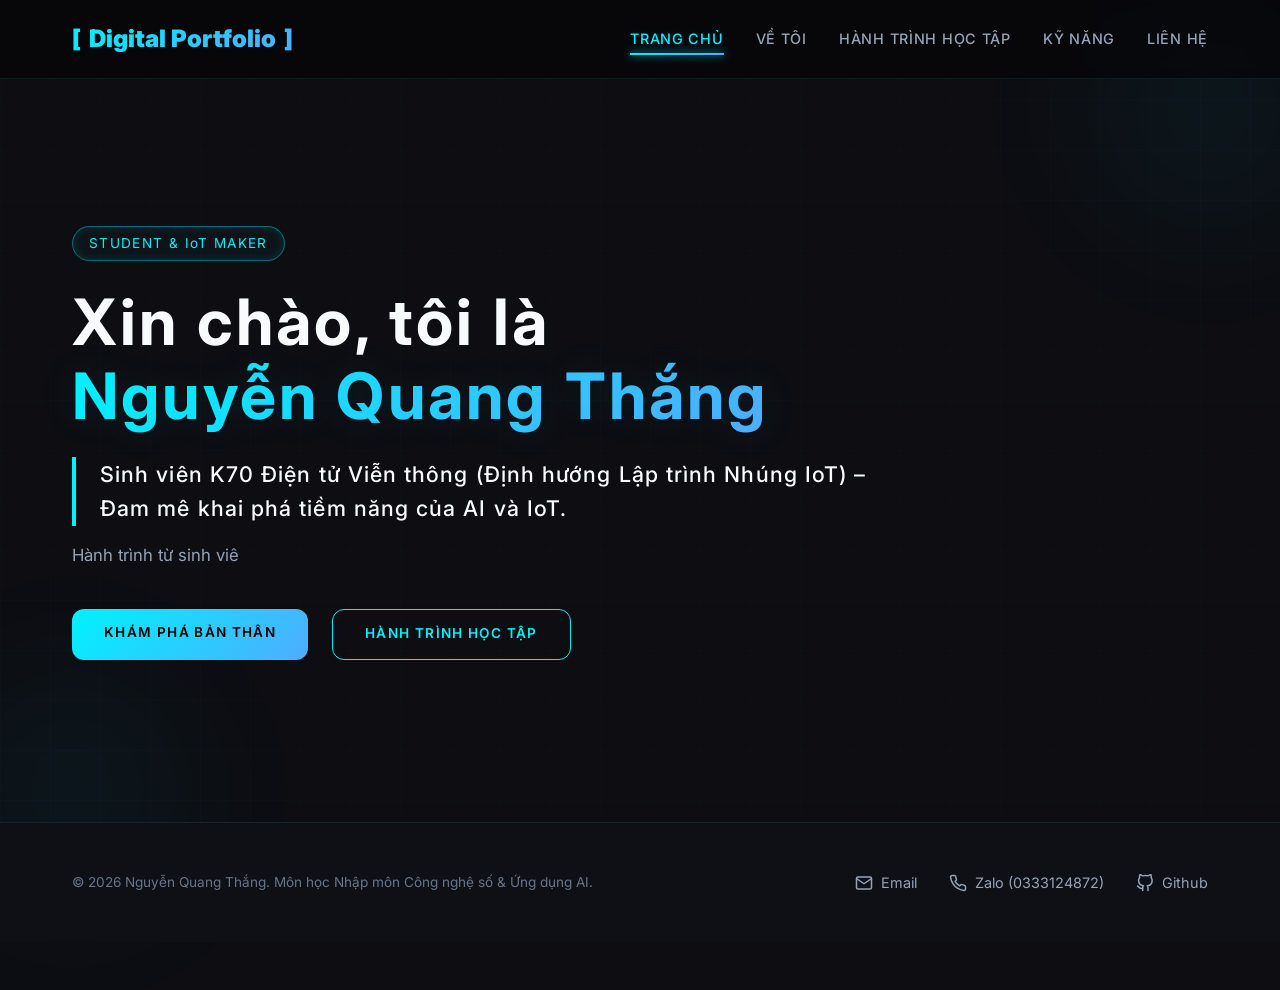
==== commit 19ade27a: "Remake cns layout to SPA dashboard, fix Vietnamese fonts and update navigation" ====
--- a/index.html
+++ b/index.html
@@ -12,6 +12,11 @@
     <meta property="og:title" content="Trang Chủ | Digital Portfolio | Nguyễn Quang Thắng">
     <meta property="og:description" content="Trang chủ Digital Portfolio cá nhân của Nguyễn Quang Thắng - Sinh viên K70 Điện tử Viễn thông UET-VNU. Đam mê AI và IoT.">
     <meta property="og:image" content="https://via.placeholder.com/1200x630/0f111a/00f2fe?text=Nguyen+Quang+Thang+Portfolio">
+        <!-- Google Fonts -->
+    <link rel="preconnect" href="https://fonts.googleapis.com">
+    <link rel="preconnect" href="https://fonts.gstatic.com" crossorigin>
+    <link href="https://fonts.googleapis.com/css2?family=Inter:wght@300;400;500;600;700&display=swap" rel="stylesheet">
+
     <!-- CSS Style Link -->
     <link rel="stylesheet" href="css/style.css">
 </head>
--- a/css/style.css
+++ b/css/style.css
@@ -6,7 +6,7 @@
 */
 
 /* Google Fonts Import */
-@import url('https://fonts.googleapis.com/css2?family=Orbitron:wght@400;500;700;900&family=Plus+Jakarta+Sans:wght@300;400;500;600;700;800&display=swap');
+@import url('https://fonts.googleapis.com/css2?family=Inter:wght@300;400;500;600;700&display=swap');
 
 /* CSS Variables */
 :root {
@@ -28,8 +28,8 @@
     --text-muted: #94a3b8;
     --text-dark: #64748b;
     
-    --font-heading: 'Orbitron', system-ui, sans-serif;
-    --font-body: 'Plus Jakarta Sans', system-ui, sans-serif;
+    --font-heading: 'Inter', system-ui, sans-serif;
+    --font-body: 'Inter', system-ui, sans-serif;
     
     --transition-fast: 0.2s cubic-bezier(0.4, 0, 0.2, 1);
     --transition-smooth: 0.4s cubic-bezier(0.4, 0, 0.2, 1);
@@ -53,13 +53,23 @@
 body {
     background-color: #0d0d12;
     color: var(--text-main);
-    font-family: var(--font-body);
+    font-family: 'Inter', sans-serif !important;
     line-height: 1.6;
     overflow-x: hidden;
     position: relative;
     display: grid;
     grid-template-rows: auto 1fr auto;
     min-height: 100vh;
+}
+
+/* Ensure typography and elements use Inter and prevent font overrides */
+h1, h2, h3, h4, h5, h6, p, a, button, input {
+    font-family: 'Inter', sans-serif !important;
+}
+
+/* Protect FontAwesome from using Inter font */
+.fas, .fab, .far, .fa-solid, .fa-regular, .fa-brands, .fa {
+    font-family: 'Font Awesome 6 Free', 'Font Awesome 6 Brands', 'FontAwesome', sans-serif !important;
 }
 
 /* Background Cyber Grid Effect */
@@ -165,6 +175,7 @@
     font-weight: 900;
     background: linear-gradient(135deg, var(--primary), var(--secondary));
     -webkit-background-clip: text;
+    background-clip: text;
     -webkit-text-fill-color: transparent;
     display: flex;
     align-items: center;
@@ -280,6 +291,7 @@
 .hero-title span {
     background: linear-gradient(135deg, var(--primary) 0%, var(--secondary) 100%);
     -webkit-background-clip: text;
+    background-clip: text;
     -webkit-text-fill-color: transparent;
     text-shadow: 0 0 40px rgba(0, 242, 254, 0.1);
     position: relative;
